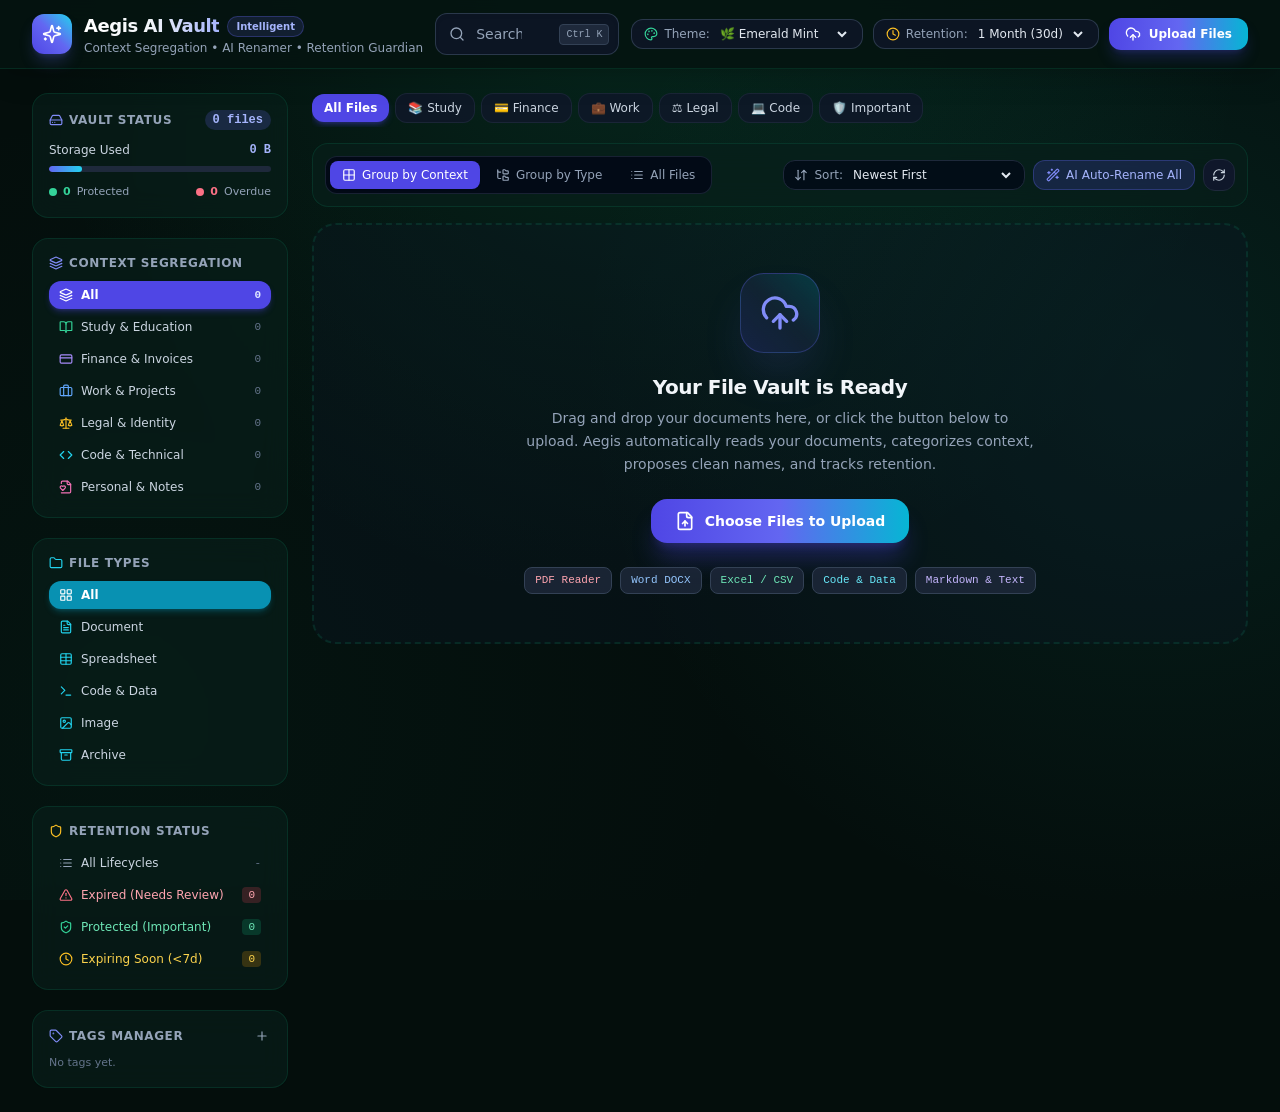
==== android-app/app/src/main/assets/index.html @ d6c4f747 "Add standalone Android phone app (APK) with offline AI document engine and mobile UI" ====
<!DOCTYPE html>
<html lang="en" data-theme="emerald">
<head>
  <meta charset="UTF-8">
  <meta name="viewport" content="width=device-width, initial-scale=1.0">
  <title>Aegis - AI File Manager</title>
  <!-- Tailwind CSS CDN -->
  <script src="vendor/tailwind.js"></script>
  <script>
    tailwind.config = {
      darkMode: 'class',
      theme: {
        extend: {
          colors: {
            brand: {
              50: '#eef2ff',
              400: '#818cf8',
              500: '#6366f1',
              600: '#4f46e5',
              700: '#4338ca',
              900: '#1e1b4b',
            }
          }
        }
      }
    }
  </script>
  <!-- Lucide Icons CDN -->
  <script src="vendor/lucide.min.js"></script>
  <link rel="stylesheet" href="styles.css">
</head>
<body class="min-h-screen flex flex-col font-sans antialiased text-slate-100 selection:bg-indigo-500 selection:text-white">

  <!-- TOP APP BAR -->
  <header class="sticky top-0 z-40 glass-header px-4 lg:px-8 py-3 shadow-xl">
    <div class="max-w-7xl mx-auto flex flex-col md:flex-row items-center justify-between gap-3">
      
      <!-- Brand Logo -->
      <div class="flex items-center gap-3 w-full md:w-auto justify-between md:justify-start">
        <div class="flex items-center gap-3 cursor-pointer select-none" onclick="resetFilters()">
          <div class="w-10 h-10 rounded-xl bg-gradient-to-tr from-indigo-600 via-indigo-500 to-cyan-400 flex items-center justify-center shadow-lg shadow-indigo-500/25 text-white font-black text-xl">
            <i data-lucide="sparkles" class="w-5 h-5"></i>
          </div>
          <div>
            <div class="flex items-center gap-2">
              <span class="font-bold text-lg tracking-tight bg-gradient-to-r from-white via-slate-100 to-indigo-300 bg-clip-text text-transparent">Aegis AI Vault</span>
              <span class="px-2 py-0.5 text-[10px] font-semibold bg-indigo-500/15 text-indigo-300 border border-indigo-500/30 rounded-full">Intelligent</span>
            </div>
            <p class="text-xs text-slate-400 hidden sm:block">Context Segregation • AI Renamer • Retention Guardian</p>
          </div>
        </div>

        <!-- Mobile actions: filters/settings drawer + upload -->
        <div class="md:hidden flex items-center gap-2">
          <button onclick="toggleMobileDrawer()" class="p-2.5 rounded-xl bg-slate-800 text-slate-200 border border-slate-700" title="Filters & settings">
            <i data-lucide="sliders-horizontal" class="w-5 h-5"></i>
          </button>
          <button onclick="openUploadModal()" class="p-2.5 rounded-xl bg-indigo-600 text-white shadow-lg shadow-indigo-600/30" title="Upload files">
            <i data-lucide="upload-cloud" class="w-5 h-5"></i>
          </button>
        </div>
      </div>

      <!-- SEARCH TASKBAR -->
      <div class="w-full md:flex-1 max-w-2xl relative">
        <div class="relative flex items-center">
          <div class="absolute inset-y-0 left-0 pl-3.5 flex items-center pointer-events-none text-slate-400">
            <i data-lucide="search" class="w-4 h-4"></i>
          </div>
          <input 
            type="text" 
            id="searchInput" 
            placeholder="Search filenames, document contents, tags (e.g. tag:important, study)... (Ctrl+K)" 
            class="w-full pl-10 pr-24 py-2.5 bg-slate-900/80 border border-slate-700/80 rounded-xl text-sm text-slate-100 placeholder-slate-400 focus:outline-none focus:border-indigo-500 focus:ring-2 focus:ring-indigo-500/25 shadow-inner transition-all"
            oninput="handleSearchInput(event)"
            onkeydown="handleSearchKeyDown(event)"
          />
          <div class="absolute inset-y-0 right-0 pr-2.5 flex items-center gap-1.5">
            <button id="clearSearchBtn" onclick="clearSearch()" class="hidden p-1 text-slate-400 hover:text-slate-200 rounded">
              <i data-lucide="x" class="w-4 h-4"></i>
            </button>
            <span class="hidden sm:inline-flex items-center text-[10px] font-mono px-1.5 py-0.5 rounded bg-slate-800 text-slate-400 border border-slate-700">Ctrl K</span>
          </div>
        </div>

        <!-- Live Search Autocomplete / Quick Results Dropdown -->
        <div id="searchDropdown" class="hidden absolute top-full left-0 right-0 mt-2 bg-slate-900 border border-slate-800 rounded-xl shadow-2xl overflow-hidden z-50 divide-y divide-slate-800/80">
          <div id="searchDropdownItems" class="max-h-80 overflow-y-auto"></div>
          <div class="p-2.5 bg-slate-950/70 flex items-center justify-between text-xs text-slate-400">
            <span>Press <kbd class="px-1.5 py-0.5 bg-slate-800 rounded border border-slate-700 text-slate-300">Enter</kbd> to search vault</span>
            <span id="searchResultCountText" class="font-mono text-indigo-400">0 matches</span>
          </div>
        </div>
      </div>

      <!-- TOP ACTIONS -->
      <div class="hidden md:flex items-center gap-2.5">
        <!-- Color Theme Selector -->
        <div class="flex items-center gap-1.5 bg-slate-900/80 border border-slate-700/80 px-3 py-1.5 rounded-xl text-xs" title="Switch Color Theme">
          <i data-lucide="palette" class="w-3.5 h-3.5 text-emerald-400"></i>
          <span class="text-slate-400">Theme:</span>
          <select id="themeSelect" onchange="changeTheme(this.value)" class="bg-transparent font-medium text-slate-200 focus:outline-none cursor-pointer">
            <option value="emerald" class="bg-slate-900 text-slate-100">🌿 Emerald Mint</option>
            <option value="amethyst" class="bg-slate-900 text-slate-100">👑 Royal Amethyst</option>
            <option value="cyber" class="bg-slate-900 text-slate-100">🌌 Cyber Titanium</option>
            <option value="light" class="bg-slate-900 text-slate-100">💎 Nordic Light</option>
          </select>
        </div>

        <!-- Retention policy selector -->
        <div class="flex items-center gap-1.5 bg-slate-900/80 border border-slate-700/80 px-3 py-1.5 rounded-xl text-xs" title="Auto-expiry review threshold">
          <i data-lucide="clock" class="w-3.5 h-3.5 text-amber-400"></i>
          <span class="text-slate-400">Retention:</span>
          <select id="retentionSelect" onchange="changeRetentionPolicy(this.value)" class="bg-transparent font-medium text-slate-200 focus:outline-none cursor-pointer">
            <option value="30" class="bg-slate-900 text-slate-100">1 Month (30d)</option>
            <option value="60" class="bg-slate-900 text-slate-100">2 Months (60d)</option>
            <option value="90" class="bg-slate-900 text-slate-100">3 Months (90d)</option>
          </select>
        </div>

        <!-- Primary Upload Button -->
        <button 
          onclick="openUploadModal()" 
          class="flex items-center gap-2 px-4 py-2 bg-gradient-to-r from-indigo-600 via-indigo-500 to-cyan-500 hover:from-indigo-500 hover:to-cyan-400 text-white text-xs font-semibold rounded-xl shadow-lg shadow-indigo-600/25 transition-all hover:scale-[1.02] active:scale-[0.98]"
        >
          <i data-lucide="upload-cloud" class="w-4 h-4"></i>
          <span>Upload Files</span>
        </button>
      </div>

    </div>
  </header>

  <!-- RETENTION EXPIRY PERMISSION BANNER -->
  <div id="retentionAlertBanner" class="hidden bg-gradient-to-r from-rose-950/90 via-amber-950/80 to-slate-900 border-b border-rose-500/30 px-4 py-2.5 text-xs text-rose-200 shadow-md">
    <div class="max-w-7xl mx-auto flex flex-col sm:flex-row items-center justify-between gap-2">
      <div class="flex items-center gap-2.5">
        <span class="flex h-2.5 w-2.5 relative">
          <span class="animate-ping absolute inline-flex h-full w-full rounded-full bg-rose-400 opacity-75"></span>
          <span class="relative inline-flex rounded-full h-2.5 w-2.5 bg-rose-500"></span>
        </span>
        <span class="font-medium text-slate-100" id="retentionAlertText">
          ⚠️ Files have exceeded your retention period and require your permission before deletion.
        </span>
        <span class="hidden md:inline-flex items-center gap-1 text-[11px] px-2 py-0.5 rounded-full bg-emerald-500/10 text-emerald-400 border border-emerald-500/20">
          <i data-lucide="shield-check" class="w-3 h-3"></i>
          Files tagged 'important' are safely excluded
        </span>
      </div>
      <div class="flex items-center gap-2">
        <button onclick="openRetentionModal()" class="px-3.5 py-1 bg-rose-600 hover:bg-rose-500 text-white font-medium rounded-lg shadow transition-colors flex items-center gap-1.5">
          <i data-lucide="trash-2" class="w-3.5 h-3.5"></i>
          <span>Review & Clean Up</span>
        </button>
        <button onclick="dismissRetentionBanner()" class="p-1 hover:text-white text-rose-300">
          <i data-lucide="x" class="w-4 h-4"></i>
        </button>
      </div>
    </div>
  </div>

  <!-- MAIN APP CONTAINER -->
  <div class="flex-1 max-w-7xl w-full mx-auto px-4 lg:px-8 py-6 flex flex-col md:flex-row gap-6">

    <!-- Mobile drawer backdrop -->
    <div id="drawerBackdrop" class="hidden fixed inset-0 z-40 bg-black/60 md:hidden" onclick="toggleMobileDrawer(false)"></div>

    <!-- LEFT SIDEBAR (slide-in drawer on phones) -->
    <aside id="sidebar" class="sidebar-drawer w-full md:w-64 shrink-0 flex-col gap-5">

      <!-- Mobile-only: drawer header + settings that are in the top bar on desktop -->
      <div class="md:hidden flex items-center justify-between">
        <span class="text-sm font-bold text-slate-100">Filters & Settings</span>
        <button onclick="toggleMobileDrawer(false)" class="p-1.5 text-slate-400 hover:text-white"><i data-lucide="x" class="w-5 h-5"></i></button>
      </div>
      <div class="md:hidden glass-card rounded-2xl p-4 space-y-3 text-xs">
        <label class="flex items-center justify-between gap-2">
          <span class="flex items-center gap-1.5 text-slate-400"><i data-lucide="palette" class="w-3.5 h-3.5 text-emerald-400"></i>Theme</span>
          <select id="themeSelectMobile" onchange="changeTheme(this.value)" class="bg-slate-900 border border-slate-700 rounded-lg px-2 py-1.5 text-slate-200">
            <option value="emerald">🌿 Emerald Mint</option>
            <option value="amethyst">👑 Royal Amethyst</option>
            <option value="cyber">🌌 Cyber Titanium</option>
            <option value="light">💎 Nordic Light</option>
          </select>
        </label>
        <label class="flex items-center justify-between gap-2">
          <span class="flex items-center gap-1.5 text-slate-400"><i data-lucide="clock" class="w-3.5 h-3.5 text-amber-400"></i>Delete review after</span>
          <select id="retentionSelectMobile" onchange="changeRetentionPolicy(this.value)" class="bg-slate-900 border border-slate-700 rounded-lg px-2 py-1.5 text-slate-200">
            <option value="30">1 Month (30d)</option>
            <option value="60">2 Months (60d)</option>
            <option value="90">3 Months (90d)</option>
          </select>
        </label>
      </div>

      <!-- Vault Quick Overview Card -->
      <div class="glass-card rounded-2xl p-4">
        <div class="flex items-center justify-between mb-3">
          <span class="text-xs font-bold text-slate-400 uppercase tracking-wider flex items-center gap-1.5">
            <i data-lucide="hard-drive" class="w-3.5 h-3.5 text-indigo-400"></i>
            Vault Status
          </span>
          <span id="statTotalFiles" class="text-xs font-bold px-2 py-0.5 bg-indigo-500/20 text-indigo-300 rounded-full font-mono">0 files</span>
        </div>
        <div class="space-y-2">
          <div class="flex justify-between text-xs text-slate-300">
            <span>Storage Used</span>
            <span id="statTotalSize" class="font-mono text-indigo-300 font-semibold">0 KB</span>
          </div>
          <div class="w-full bg-slate-800 rounded-full h-1.5 overflow-hidden">
            <div id="storageBar" class="bg-gradient-to-r from-indigo-500 to-cyan-400 h-1.5 rounded-full" style="width: 15%"></div>
          </div>
          <div class="flex justify-between items-center text-[11px] pt-1 text-slate-400">
            <span class="flex items-center gap-1.5">
              <span class="w-2 h-2 rounded-full bg-emerald-400"></span>
              <span id="statProtectedCount" class="font-bold text-emerald-400">0</span> Protected
            </span>
            <span class="flex items-center gap-1.5">
              <span class="w-2 h-2 rounded-full bg-rose-400"></span>
              <span id="statExpiredCount" class="font-bold text-rose-400">0</span> Overdue
            </span>
          </div>
        </div>
      </div>

      <!-- CONTEXT SEGREGATION (Core Feature 1) -->
      <div class="glass-card rounded-2xl p-4">
        <div class="flex items-center justify-between mb-2.5">
          <span class="text-xs font-bold text-slate-400 uppercase tracking-wider flex items-center gap-1.5">
            <i data-lucide="layers" class="w-3.5 h-3.5 text-indigo-400"></i>
            Context Segregation
          </span>
        </div>
        <nav class="space-y-1 text-xs" id="contextNav">
          <!-- Injected dynamically -->
        </nav>
      </div>

      <!-- FILE TYPES FILTER -->
      <div class="glass-card rounded-2xl p-4">
        <div class="flex items-center justify-between mb-2.5">
          <span class="text-xs font-bold text-slate-400 uppercase tracking-wider flex items-center gap-1.5">
            <i data-lucide="folder" class="w-3.5 h-3.5 text-cyan-400"></i>
            File Types
          </span>
        </div>
        <nav class="space-y-1 text-xs" id="fileTypeNav">
          <!-- Injected dynamically -->
        </nav>
      </div>

      <!-- RETENTION STATUS FILTER -->
      <div class="glass-card rounded-2xl p-4">
        <div class="flex items-center justify-between mb-2.5">
          <span class="text-xs font-bold text-slate-400 uppercase tracking-wider flex items-center gap-1.5">
            <i data-lucide="shield" class="w-3.5 h-3.5 text-amber-400"></i>
            Retention Status
          </span>
        </div>
        <nav class="space-y-1 text-xs" id="retentionNav">
          <button onclick="setRetentionFilter('All')" class="w-full flex items-center justify-between px-2.5 py-1.5 rounded-lg text-slate-300 hover:bg-slate-800/80 transition-colors ret-filter-btn" data-filter="All">
            <span class="flex items-center gap-2"><i data-lucide="list" class="w-3.5 h-3.5 text-slate-400"></i> All Lifecycles</span>
            <span class="text-[11px] text-slate-500 font-mono" id="countRetAll">-</span>
          </button>
          <button onclick="setRetentionFilter('expired')" class="w-full flex items-center justify-between px-2.5 py-1.5 rounded-lg text-rose-300 hover:bg-rose-950/30 transition-colors ret-filter-btn" data-filter="expired">
            <span class="flex items-center gap-2"><i data-lucide="alert-triangle" class="w-3.5 h-3.5 text-rose-400"></i> Expired (Needs Review)</span>
            <span class="text-[11px] px-1.5 py-0.2 rounded bg-rose-500/20 text-rose-300 font-mono" id="countRetExpired">0</span>
          </button>
          <button onclick="setRetentionFilter('protected')" class="w-full flex items-center justify-between px-2.5 py-1.5 rounded-lg text-emerald-300 hover:bg-emerald-950/30 transition-colors ret-filter-btn" data-filter="protected">
            <span class="flex items-center gap-2"><i data-lucide="shield-check" class="w-3.5 h-3.5 text-emerald-400"></i> Protected (Important)</span>
            <span class="text-[11px] px-1.5 py-0.2 rounded bg-emerald-500/20 text-emerald-300 font-mono" id="countRetProtected">0</span>
          </button>
          <button onclick="setRetentionFilter('expiring_soon')" class="w-full flex items-center justify-between px-2.5 py-1.5 rounded-lg text-amber-300 hover:bg-amber-950/30 transition-colors ret-filter-btn" data-filter="expiring_soon">
            <span class="flex items-center gap-2"><i data-lucide="clock" class="w-3.5 h-3.5 text-amber-400"></i> Expiring Soon (&lt;7d)</span>
            <span class="text-[11px] px-1.5 py-0.2 rounded bg-amber-500/20 text-amber-300 font-mono" id="countRetExpiringSoon">0</span>
          </button>
        </nav>
      </div>

      <!-- TAGS MANAGER (Core Feature 5) -->
      <div class="glass-card rounded-2xl p-4">
        <div class="flex items-center justify-between mb-2.5">
          <span class="text-xs font-bold text-slate-400 uppercase tracking-wider flex items-center gap-1.5">
            <i data-lucide="tag" class="w-3.5 h-3.5 text-indigo-400"></i>
            Tags Manager
          </span>
          <button onclick="promptCreateCustomTag()" class="text-slate-400 hover:text-indigo-400 p-0.5" title="Add New Custom Tag">
            <i data-lucide="plus" class="w-3.5 h-3.5"></i>
          </button>
        </div>
        <div class="flex flex-wrap gap-1.5" id="tagCloud">
          <!-- Injected dynamically -->
        </div>
      </div>

      <!-- ANDROID APP DOWNLOAD CARD (Web only) -->
      <div id="downloadApkCard" class="glass-card rounded-2xl p-4 space-y-2.5">
        <div class="flex items-center gap-2 text-xs font-bold text-slate-200">
          <i data-lucide="smartphone" class="w-4 h-4 text-emerald-400"></i>
          <span>Android Phone App</span>
        </div>
        <p class="text-[11px] text-slate-400 leading-relaxed">
          Install Aegis AI Vault on your Android phone — works offline with full PDF &amp; Word reading.
        </p>
        <a href="/download-app" download="Aegis-AI-File-Manager.apk" class="w-full flex items-center justify-center gap-2 px-3 py-2 btn-primary-gradient text-xs font-semibold rounded-xl transition-all">
          <i data-lucide="download" class="w-3.5 h-3.5"></i>
          <span>Download APK</span>
        </a>
      </div>

    </aside>

    <!-- MAIN FILES WORKSPACE -->
    <main class="flex-1 min-w-0 flex flex-col gap-4">

      <!-- QUICK CONTEXT HORIZONTAL FILTER TABS -->
      <div class="flex items-center gap-1.5 overflow-x-auto pb-1 text-xs no-scrollbar">
        <button onclick="setContextFilter('All')" class="quick-pill px-3 py-1.5 rounded-xl font-medium transition-all shrink-0 bg-indigo-600 text-white shadow-sm" data-context="All">
          All Files
        </button>
        <button onclick="setContextFilter('Study & Education')" class="quick-pill px-3 py-1.5 rounded-xl font-medium transition-all shrink-0 bg-slate-900/80 hover:bg-slate-800 text-slate-300 border border-slate-800" data-context="Study & Education">
          📚 Study
        </button>
        <button onclick="setContextFilter('Finance & Invoices')" class="quick-pill px-3 py-1.5 rounded-xl font-medium transition-all shrink-0 bg-slate-900/80 hover:bg-slate-800 text-slate-300 border border-slate-800" data-context="Finance & Invoices">
          💳 Finance
        </button>
        <button onclick="setContextFilter('Work & Projects')" class="quick-pill px-3 py-1.5 rounded-xl font-medium transition-all shrink-0 bg-slate-900/80 hover:bg-slate-800 text-slate-300 border border-slate-800" data-context="Work & Projects">
          💼 Work
        </button>
        <button onclick="setContextFilter('Legal & Identity')" class="quick-pill px-3 py-1.5 rounded-xl font-medium transition-all shrink-0 bg-slate-900/80 hover:bg-slate-800 text-slate-300 border border-slate-800" data-context="Legal & Identity">
          ⚖️ Legal
        </button>
        <button onclick="setContextFilter('Code & Technical')" class="quick-pill px-3 py-1.5 rounded-xl font-medium transition-all shrink-0 bg-slate-900/80 hover:bg-slate-800 text-slate-300 border border-slate-800" data-context="Code & Technical">
          💻 Code
        </button>
        <button onclick="setTagFilter('important')" class="quick-pill px-3 py-1.5 rounded-xl font-medium transition-all shrink-0 bg-amber-500/10 hover:bg-amber-500/20 text-amber-300 border border-amber-500/30" data-tag="important">
          🛡️ Important
        </button>
      </div>

      <!-- WORKSPACE CONTROLS & BATCH ACTIONS BAR -->
      <div class="glass-card rounded-2xl p-3 flex flex-wrap items-center justify-between gap-3">
        
        <!-- Grouping Modes (Context vs Type vs Flat) -->
        <div class="flex items-center gap-1 bg-slate-950/80 p-1 rounded-xl border border-slate-800/80 text-xs">
          <button 
            onclick="setGroupingMode('context')" 
            id="groupContextBtn" 
            class="flex items-center gap-1.5 px-3 py-1.5 rounded-lg font-medium transition-all group-mode-btn bg-indigo-600 text-white shadow-sm"
          >
            <i data-lucide="grid-2x2" class="w-3.5 h-3.5"></i>
            <span>Group by Context</span>
          </button>
          <button 
            onclick="setGroupingMode('type')" 
            id="groupTypeBtn" 
            class="flex items-center gap-1.5 px-3 py-1.5 rounded-lg font-medium transition-all group-mode-btn text-slate-400 hover:text-slate-200"
          >
            <i data-lucide="folder-tree" class="w-3.5 h-3.5"></i>
            <span>Group by Type</span>
          </button>
          <button 
            onclick="setGroupingMode('none')" 
            id="groupNoneBtn" 
            class="flex items-center gap-1.5 px-3 py-1.5 rounded-lg font-medium transition-all group-mode-btn text-slate-400 hover:text-slate-200"
          >
            <i data-lucide="list" class="w-3.5 h-3.5"></i>
            <span>All Files</span>
          </button>
        </div>

        <!-- Sorting & Batch Action Buttons -->
        <div class="flex items-center gap-2 flex-wrap text-xs">
          <!-- Sort Dropdown -->
          <div class="flex items-center gap-1.5 bg-slate-950/70 border border-slate-800 px-2.5 py-1.5 rounded-xl">
            <i data-lucide="arrow-down-up" class="w-3.5 h-3.5 text-slate-400"></i>
            <span class="text-slate-400">Sort:</span>
            <select id="sortSelect" onchange="handleSortChange(this.value)" class="bg-transparent font-medium text-slate-200 focus:outline-none cursor-pointer">
              <option value="date-desc" class="bg-slate-900">Newest First</option>
              <option value="date-asc" class="bg-slate-900">Oldest First</option>
              <option value="name-asc" class="bg-slate-900">Name (A-Z)</option>
              <option value="size-desc" class="bg-slate-900">Size (Largest)</option>
              <option value="retention-desc" class="bg-slate-900">Age / Retention (Oldest)</option>
            </select>
          </div>

          <!-- Batch AI Renamer Button -->
          <button 
            onclick="batchAiRenameAll()" 
            title="Auto-rename all files with standardized AI names in 1-click"
            class="flex items-center gap-1.5 px-3 py-1.5 bg-indigo-600/20 hover:bg-indigo-600/30 text-indigo-300 border border-indigo-500/30 rounded-xl transition-all font-medium"
          >
            <i data-lucide="wand-2" class="w-3.5 h-3.5 text-indigo-400"></i>
            <span>AI Auto-Rename All</span>
          </button>

          <!-- Refresh Button -->
          <button onclick="fetchFiles()" class="p-2 bg-slate-900 hover:bg-slate-800 text-slate-300 rounded-xl border border-slate-800 transition-all" title="Refresh files list">
            <i data-lucide="refresh-cw" class="w-3.5 h-3.5"></i>
          </button>
        </div>

      </div>

      <!-- ACTIVE FILTER INDICATORS -->
      <div id="activeFilterBar" class="hidden flex items-center gap-2 flex-wrap text-xs px-1">
        <span class="text-slate-400">Active filters:</span>
        <div id="filterPills" class="flex items-center gap-1.5 flex-wrap"></div>
        <button onclick="resetFilters()" class="text-indigo-400 hover:underline ml-1 text-xs">Clear all</button>
      </div>

      <!-- INLINE QUICK DROPZONE BAR (Visible when files exist) -->
      <div 
        id="inlineDropzone" 
        class="hidden dropzone-dashed p-3.5 rounded-2xl flex items-center justify-between gap-3 text-xs cursor-pointer hover:border-indigo-500 transition-all bg-slate-900/40"
        onclick="openUploadModal()"
      >
        <div class="flex items-center gap-2.5 text-slate-300">
          <div class="w-8 h-8 rounded-xl bg-indigo-600/20 text-indigo-400 flex items-center justify-center">
            <i data-lucide="file-plus" class="w-4 h-4"></i>
          </div>
          <div>
            <span class="font-semibold text-slate-200">Drop more files here or click to browse</span>
            <span class="text-slate-400 block text-[11px]">PDFs, Word DOCX, text notes, spreadsheets, code</span>
          </div>
        </div>
        <button class="px-3 py-1.5 bg-slate-800 hover:bg-slate-700 text-indigo-300 rounded-xl font-medium border border-slate-700">
          Browse Files
        </button>
      </div>

      <!-- EMPTY STATE: HERO DRAG & DROP ZONE (When 0 files) -->
      <div id="emptyState" class="hidden py-12 px-6 flex flex-col items-center justify-center text-center dropzone-dashed rounded-3xl bg-slate-900/30">
        
        <div class="w-20 h-20 rounded-3xl bg-gradient-to-tr from-indigo-600/20 via-indigo-500/10 to-cyan-500/20 border border-indigo-500/30 flex items-center justify-center text-indigo-400 mb-5 shadow-2xl shadow-indigo-500/20">
          <i data-lucide="cloud-upload" class="w-10 h-10 animate-bounce"></i>
        </div>

        <h3 class="text-xl font-extrabold text-slate-100 tracking-tight">Your File Vault is Ready</h3>
        <p class="text-sm text-slate-400 max-w-lg mt-1.5 mb-6 leading-relaxed">
          Drag and drop your documents here, or click the button below to upload. Aegis automatically reads your documents, categorizes context, proposes clean names, and tracks retention.
        </p>

        <!-- Large Upload Button -->
        <button 
          onclick="openUploadModal()" 
          class="flex items-center gap-2.5 px-6 py-3 bg-gradient-to-r from-indigo-600 via-indigo-500 to-cyan-500 hover:from-indigo-500 hover:to-cyan-400 text-white text-sm font-bold rounded-2xl shadow-xl shadow-indigo-600/30 transition-all hover:scale-105 active:scale-95 mb-6"
        >
          <i data-lucide="file-up" class="w-5 h-5"></i>
          <span>Choose Files to Upload</span>
        </button>

        <!-- Supported formats badges -->
        <div class="flex items-center justify-center gap-2 flex-wrap text-[11px] text-slate-400">
          <span class="px-2.5 py-1 rounded-lg bg-slate-800/80 border border-slate-700 font-mono text-rose-300">PDF Reader</span>
          <span class="px-2.5 py-1 rounded-lg bg-slate-800/80 border border-slate-700 font-mono text-blue-300">Word DOCX</span>
          <span class="px-2.5 py-1 rounded-lg bg-slate-800/80 border border-slate-700 font-mono text-emerald-300">Excel / CSV</span>
          <span class="px-2.5 py-1 rounded-lg bg-slate-800/80 border border-slate-700 font-mono text-cyan-300">Code & Data</span>
          <span class="px-2.5 py-1 rounded-lg bg-slate-800/80 border border-slate-700 font-mono text-violet-300">Markdown & Text</span>
        </div>

      </div>

      <!-- LOADING STATE -->
      <div id="loadingState" class="hidden py-16 flex flex-col items-center justify-center text-slate-400 gap-3">
        <div class="w-10 h-10 border-2 border-indigo-500 border-t-transparent rounded-full animate-spin"></div>
        <p class="text-sm">Reading documents & organizing vault...</p>
      </div>

      <!-- FILES CONTAINER -->
      <div id="filesContainer" class="space-y-6">
        <!-- Rendered dynamically -->
      </div>

    </main>

  </div>

  <!-- UPLOAD MODAL -->
  <div id="uploadModal" class="hidden fixed inset-0 z-50 flex items-center justify-center p-4 bg-slate-950/80 backdrop-blur-md">
    <div class="glass-panel w-full max-w-lg rounded-2xl border border-slate-700/80 shadow-2xl p-6 relative flex flex-col gap-4">
      <div class="flex items-center justify-between border-b border-slate-800 pb-3">
        <div class="flex items-center gap-2.5">
          <div class="w-9 h-9 rounded-xl bg-indigo-600/20 text-indigo-400 flex items-center justify-center">
            <i data-lucide="upload-cloud" class="w-5 h-5"></i>
          </div>
          <div>
            <h3 class="text-sm font-bold text-slate-100">Upload & Analyze Documents</h3>
            <p class="text-xs text-slate-400">PDF, DOCX, TXT, MD, CSV, Code, Images</p>
          </div>
        </div>
        <button onclick="closeUploadModal()" class="text-slate-400 hover:text-slate-200 p-1">
          <i data-lucide="x" class="w-5 h-5"></i>
        </button>
      </div>

      <!-- Drag & Drop Dropzone inside Modal -->
      <div 
        id="dropZone" 
        class="dropzone-dashed p-8 flex flex-col items-center justify-center text-center cursor-pointer transition-all bg-slate-900/60"
        onclick="document.getElementById('fileInput').click()"
      >
        <input type="file" id="fileInput" multiple class="hidden" onchange="handleFileSelect(event)">
        <div class="w-12 h-12 rounded-2xl bg-indigo-500/10 border border-indigo-500/20 flex items-center justify-center text-indigo-400 mb-3 shadow-inner">
          <i data-lucide="file-up" class="w-6 h-6"></i>
        </div>
        <p class="text-xs font-bold text-slate-200">Click to browse or drop your files here</p>
        <p class="text-[11px] text-slate-400 mt-1">Multi-file upload supported. Aegis parses full document bodies.</p>
      </div>

      <!-- Selected files preview list -->
      <div id="selectedFilesList" class="hidden max-h-36 overflow-y-auto space-y-1.5 text-xs"></div>

      <!-- AI Options on Upload -->
      <div class="space-y-3 bg-slate-900/90 p-4 rounded-xl border border-slate-800">
        <label class="flex items-center gap-2.5 cursor-pointer">
          <input type="checkbox" id="autoRenameOnUpload" checked class="w-4 h-4 rounded text-indigo-600 focus:ring-indigo-500 bg-slate-800 border-slate-700 cursor-pointer">
          <div>
            <span class="text-xs font-bold text-slate-200">Auto-rename files with AI on upload</span>
            <p class="text-[11px] text-slate-400">Generates clean standard names (e.g. Study_Notes_Week4.docx) by reading document content</p>
          </div>
        </label>

        <div>
          <label class="text-[11px] font-medium text-slate-400 block mb-1">Add Initial Tags (Optional, click to add)</label>
          <input 
            type="text" 
            id="initialTagsInput" 
            placeholder="e.g. study, important, temporary" 
            class="w-full px-3 py-2 bg-slate-800/90 border border-slate-700 rounded-lg text-xs text-slate-200 placeholder-slate-500 focus:outline-none focus:border-indigo-500 font-mono"
          >
          <div class="flex gap-1.5 mt-2 flex-wrap">
            <button type="button" onclick="appendTagToInput('important')" class="px-2.5 py-1 rounded-md text-[10px] font-medium bg-amber-500/15 text-amber-300 border border-amber-500/30 hover:bg-amber-500/25">+ important 🛡️</button>
            <button type="button" onclick="appendTagToInput('study')" class="px-2.5 py-1 rounded-md text-[10px] font-medium bg-emerald-500/15 text-emerald-300 border border-emerald-500/30 hover:bg-emerald-500/25">+ study 📚</button>
            <button type="button" onclick="appendTagToInput('temporary')" class="px-2.5 py-1 rounded-md text-[10px] font-medium bg-rose-500/15 text-rose-300 border border-rose-500/30 hover:bg-rose-500/25">+ temporary ⏱️</button>
            <button type="button" onclick="appendTagToInput('finance')" class="px-2.5 py-1 rounded-md text-[10px] font-medium bg-violet-500/15 text-violet-300 border border-violet-500/30 hover:bg-violet-500/25">+ finance 💳</button>
            <button type="button" onclick="appendTagToInput('work')" class="px-2.5 py-1 rounded-md text-[10px] font-medium bg-blue-500/15 text-blue-300 border border-blue-500/30 hover:bg-blue-500/25">+ work 💼</button>
          </div>
        </div>
      </div>

      <!-- Upload Actions -->
      <div class="flex items-center justify-end gap-2.5 pt-2 border-t border-slate-800">
        <button onclick="closeUploadModal()" class="px-4 py-2 bg-slate-800 hover:bg-slate-700 text-slate-300 text-xs font-semibold rounded-xl transition-colors">
          Cancel
        </button>
        <button id="uploadSubmitBtn" onclick="submitUpload()" class="px-5 py-2 bg-gradient-to-r from-indigo-600 to-cyan-500 hover:from-indigo-500 hover:to-cyan-400 text-white text-xs font-semibold rounded-xl shadow-lg shadow-indigo-600/30 transition-all flex items-center gap-1.5">
          <i data-lucide="check" class="w-3.5 h-3.5"></i>
          <span>Process & Upload</span>
        </button>
      </div>
    </div>
  </div>

  <!-- RETENTION PERMISSION & CLEANUP REVIEW MODAL (Core Feature 4) -->
  <div id="retentionModal" class="hidden fixed inset-0 z-50 flex items-center justify-center p-4 bg-slate-950/85 backdrop-blur-md">
    <div class="glass-panel w-full max-w-3xl rounded-2xl border border-rose-500/30 shadow-2xl p-6 relative flex flex-col gap-4 max-h-[90vh]">
      
      <!-- Modal Header -->
      <div class="flex items-center justify-between border-b border-slate-800 pb-3">
        <div class="flex items-center gap-3">
          <div class="w-10 h-10 rounded-xl bg-rose-500/20 text-rose-400 flex items-center justify-center border border-rose-500/30">
            <i data-lucide="clock-alert" class="w-5 h-5"></i>
          </div>
          <div>
            <h3 class="text-base font-bold text-slate-100 flex items-center gap-2">
              File Retention Cleanup Review
              <span class="px-2 py-0.5 rounded-full text-[11px] bg-rose-500/20 text-rose-300 border border-rose-500/30 font-mono" id="expiredCountPill">0 files</span>
            </h3>
            <p class="text-xs text-slate-400">
              Files older than the retention threshold (<span id="retentionThresholdText">30</span> days) require your permission before deletion.
            </p>
          </div>
        </div>
        <button onclick="closeRetentionModal()" class="text-slate-400 hover:text-slate-200 p-1">
          <i data-lucide="x" class="w-5 h-5"></i>
        </button>
      </div>

      <!-- Safety Notice on 'Important' Tag -->
      <div class="bg-emerald-950/40 border border-emerald-500/30 rounded-xl p-3 flex items-start gap-3 text-xs text-emerald-200">
        <i data-lucide="shield-check" class="w-5 h-5 text-emerald-400 shrink-0 mt-0.5"></i>
        <div>
          <span class="font-bold text-emerald-300">Immunity Guarantee:</span>
          <span> Files tagged with <code class="px-1.5 py-0.5 bg-emerald-500/20 text-emerald-200 rounded font-mono font-bold">important</code> are strictly immune to retention deletion and will NEVER appear in this cleanup review.</span>
        </div>
      </div>

      <!-- Pending Files Review Table -->
      <div class="flex-1 overflow-y-auto border border-slate-800 rounded-xl">
        <table class="w-full text-left text-xs text-slate-300">
          <thead class="bg-slate-900/90 text-slate-400 border-b border-slate-800 sticky top-0">
            <tr>
              <th class="p-3 w-8">
                <input type="checkbox" id="selectAllExpired" onchange="toggleSelectAllExpired(this.checked)" class="w-4 h-4 rounded text-rose-600 bg-slate-800 border-slate-700 cursor-pointer">
              </th>
              <th class="p-3">File / Document</th>
              <th class="p-3">Context</th>
              <th class="p-3">Age</th>
              <th class="p-3">Tags</th>
              <th class="p-3 text-right">Quick Protect</th>
            </tr>
          </thead>
          <tbody id="expiredFilesTableBody" class="divide-y divide-slate-800/80">
            <!-- Injected dynamically -->
          </tbody>
        </table>
      </div>

      <!-- Permission Action Toolbar -->
      <div class="flex flex-col sm:flex-row items-center justify-between gap-3 pt-3 border-t border-slate-800 text-xs">
        <div class="text-slate-400">
          <span id="selectedExpiredCount" class="font-bold text-white">0</span> of <span id="totalExpiredCount">0</span> files selected
        </div>
        <div class="flex items-center gap-2 flex-wrap">
          <!-- Mark as Important (Protects Permanently) -->
          <button 
            onclick="handleRetentionBatchAction('protect')" 
            class="px-3.5 py-2 bg-emerald-600/20 hover:bg-emerald-600/30 text-emerald-300 border border-emerald-500/30 rounded-xl transition-colors font-medium flex items-center gap-1.5"
            title="Add 'important' tag to protect selected files permanently"
          >
            <i data-lucide="shield-plus" class="w-3.5 h-3.5"></i>
            <span>Mark Important (Protect)</span>
          </button>

          <!-- Extend Retention by 30 days -->
          <button 
            onclick="handleRetentionBatchAction('extend')" 
            class="px-3.5 py-2 bg-slate-800 hover:bg-slate-700 text-slate-200 border border-slate-700 rounded-xl transition-colors font-medium flex items-center gap-1.5"
            title="Extend retention for another 30 days"
          >
            <i data-lucide="calendar-plus" class="w-3.5 h-3.5"></i>
            <span>Extend (+30 Days)</span>
          </button>

          <!-- Approve Deletion (Confirms Permanent Delete) -->
          <button 
            onclick="handleRetentionBatchAction('delete')" 
            class="px-4 py-2 bg-rose-600 hover:bg-rose-500 text-white rounded-xl transition-colors font-semibold shadow-lg shadow-rose-600/30 flex items-center gap-1.5"
            title="Permanently remove selected stale files"
          >
            <i data-lucide="trash-2" class="w-3.5 h-3.5"></i>
            <span>Approve & Delete</span>
          </button>
        </div>
      </div>

    </div>
  </div>

  <!-- AI DOCUMENT INSPECTOR & PREVIEW MODAL -->
  <div id="inspectorModal" class="hidden fixed inset-0 z-50 flex items-center justify-center p-4 bg-slate-950/85 backdrop-blur-md">
    <div class="glass-panel w-full max-w-4xl rounded-2xl border border-slate-700/80 shadow-2xl p-6 relative flex flex-col gap-4 max-h-[90vh]">
      
      <!-- Inspector Header -->
      <div class="flex items-center justify-between border-b border-slate-800 pb-3">
        <div class="flex items-center gap-3">
          <div id="inspectorTypeIcon" class="w-10 h-10 rounded-xl bg-indigo-500/20 text-indigo-400 flex items-center justify-center">
            <i data-lucide="file-text" class="w-5 h-5"></i>
          </div>
          <div>
            <div class="flex items-center gap-2">
              <h3 id="inspectorFilename" class="text-base font-bold text-slate-100 font-mono">Document.pdf</h3>
              <span id="inspectorCategoryBadge" class="px-2.5 py-0.5 rounded-full text-[10px] font-semibold bg-indigo-500/20 text-indigo-300">Category</span>
            </div>
            <p id="inspectorMetaText" class="text-xs text-slate-400">Size: 45 KB • 1,200 words • 6 mins read</p>
          </div>
        </div>
        <div class="flex items-center gap-2">
          <button id="inspectorDownloadLink" onclick="state.currentInspectedFile && downloadFile(state.currentInspectedFile.id)" class="p-2 rounded-xl bg-slate-800 hover:bg-slate-700 text-slate-300" title="Download File">
            <i data-lucide="download" class="w-4 h-4"></i>
          </button>
          <button onclick="closeInspectorModal()" class="text-slate-400 hover:text-slate-200 p-1">
            <i data-lucide="x" class="w-5 h-5"></i>
          </button>
        </div>
      </div>

      <!-- Inspector Tabs -->
      <div class="flex border-b border-slate-800 text-xs">
        <button onclick="switchInspectorTab('ai')" id="tabBtnAi" class="px-4 py-2.5 font-medium border-b-2 border-indigo-500 text-indigo-400 flex items-center gap-1.5">
          <i data-lucide="sparkles" class="w-3.5 h-3.5"></i>
          <span>AI Content Analysis</span>
        </button>
        <button onclick="switchInspectorTab('content')" id="tabBtnContent" class="px-4 py-2.5 font-medium border-b-2 border-transparent text-slate-400 hover:text-slate-200 flex items-center gap-1.5">
          <i data-lucide="file-text" class="w-3.5 h-3.5"></i>
          <span>Extracted Document Text</span>
        </button>
        <button onclick="switchInspectorTab('retention')" id="tabBtnRetention" class="px-4 py-2.5 font-medium border-b-2 border-transparent text-slate-400 hover:text-slate-200 flex items-center gap-1.5">
          <i data-lucide="shield" class="w-3.5 h-3.5"></i>
          <span>Retention & Lifecycle</span>
        </button>
      </div>

      <!-- TAB 1: AI Content Analysis -->
      <div id="inspectorTabAi" class="flex-1 overflow-y-auto space-y-4 text-xs">
        <!-- AI Summary -->
        <div class="bg-indigo-950/30 border border-indigo-500/25 rounded-xl p-4">
          <div class="flex items-center gap-2 text-indigo-300 font-semibold mb-1.5">
            <i data-lucide="bot" class="w-4 h-4"></i>
            <span>AI Executive Summary</span>
          </div>
          <p id="inspectorSummary" class="text-slate-300 leading-relaxed text-sm">
            Summary will appear here...
          </p>
        </div>

        <!-- AI Renaming Suggestion Box -->
        <div class="bg-slate-900 border border-slate-800 rounded-xl p-4 space-y-2">
          <div class="flex items-center justify-between">
            <div class="flex items-center gap-2 text-slate-200 font-semibold">
              <i data-lucide="wand-2" class="w-4 h-4 text-indigo-400"></i>
              <span>AI Standardized Filename Recommendation</span>
            </div>
            <button id="applyAiRenameBtn" onclick="applyInspectorAiName()" class="px-3 py-1 bg-indigo-600 hover:bg-indigo-500 text-white rounded-lg font-medium transition-colors">
              Apply This Name
            </button>
          </div>
          <div class="p-2.5 bg-slate-950 rounded-lg border border-slate-800 font-mono text-indigo-300 text-xs" id="inspectorAiProposedName">
            Proposed_Name.ext
          </div>
          <p class="text-[11px] text-slate-400" id="inspectorAiReason">
            Reason...
          </p>
        </div>

        <!-- Tags Management within modal -->
        <div class="bg-slate-900 border border-slate-800 rounded-xl p-4 space-y-2">
          <div class="flex items-center justify-between">
            <span class="font-semibold text-slate-200">Assigned Tags</span>
            <span class="text-[11px] text-slate-500">Click tag to remove</span>
          </div>
          <div class="flex flex-wrap gap-1.5" id="inspectorTagsList"></div>
          <div class="flex items-center gap-2 pt-2">
            <input 
              type="text" 
              id="inspectorNewTagInput" 
              placeholder="Add tag (e.g. important, study)..." 
              class="px-3 py-1.5 bg-slate-800 border border-slate-700 rounded-lg text-xs text-slate-200 focus:outline-none focus:border-indigo-500"
              onkeydown="if(event.key === 'Enter') addTagFromInspector()"
            >
            <button onclick="addTagFromInspector()" class="px-3 py-1.5 bg-slate-800 hover:bg-slate-700 text-slate-200 rounded-lg font-medium">
              Add Tag
            </button>
          </div>
        </div>
      </div>

      <!-- TAB 2: Extracted Document Content -->
      <div id="inspectorTabContent" class="hidden flex-1 flex flex-col gap-2 text-xs">
        <div class="flex items-center justify-between text-slate-400">
          <span>Full text extracted via Document Reader:</span>
          <button onclick="copyExtractedText()" class="hover:text-indigo-400 flex items-center gap-1 font-medium">
            <i data-lucide="copy" class="w-3.5 h-3.5"></i>
            <span>Copy Text</span>
          </button>
        </div>
        <div class="flex-1 bg-slate-950 p-4 rounded-xl border border-slate-800 font-mono text-slate-300 overflow-y-auto max-h-96 whitespace-pre-wrap leading-relaxed select-text" id="inspectorExtractedText">
          Extracted document content...
        </div>
      </div>

      <!-- TAB 3: Retention & Lifecycle -->
      <div id="inspectorTabRetention" class="hidden flex-1 overflow-y-auto space-y-4 text-xs">
        <div class="bg-slate-900 border border-slate-800 rounded-xl p-4 space-y-3">
          <h4 class="font-semibold text-slate-200">Lifecycle Details</h4>
          <div class="grid grid-cols-2 gap-3 text-slate-300">
            <div>
              <span class="text-slate-500 block">Uploaded Date:</span>
              <span id="inspectorCreatedAt" class="font-mono">-</span>
            </div>
            <div>
              <span class="text-slate-500 block">Current Age:</span>
              <span id="inspectorAgeText" class="font-bold">-</span>
            </div>
            <div>
              <span class="text-slate-500 block">Retention Status:</span>
              <span id="inspectorRetentionStatusBadge">-</span>
            </div>
            <div>
              <span class="text-slate-500 block">Protection Level:</span>
              <span id="inspectorProtectionText">-</span>
            </div>
          </div>
        </div>

        <!-- Age Simulator in Inspector -->
        <div class="bg-slate-900/80 border border-slate-800 rounded-xl p-4 space-y-2.5">
          <div class="flex items-center justify-between">
            <span class="font-semibold text-slate-200">Simulate Document Age</span>
            <span class="text-[11px] text-indigo-400">Test retention permission triggers</span>
          </div>
          <p class="text-[11px] text-slate-400">
            Change this file's age to test how Aegis asks permission for deletion:
          </p>
          <div class="flex items-center gap-2 flex-wrap">
            <button onclick="simulateAgeCurrentFile(5)" class="px-3 py-1.5 bg-slate-800 hover:bg-slate-700 text-slate-300 rounded-lg border border-slate-700">5 days (Active)</button>
            <button onclick="simulateAgeCurrentFile(35)" class="px-3 py-1.5 bg-rose-950/40 hover:bg-rose-900/60 text-rose-300 rounded-lg border border-rose-800/60">&gt; 1 Month (35d - Overdue for 30d)</button>
            <button onclick="simulateAgeCurrentFile(65)" class="px-3 py-1.5 bg-rose-950/40 hover:bg-rose-900/60 text-rose-300 rounded-lg border border-rose-800/60">&gt; 2 Months (65d - Overdue for 60d)</button>
          </div>
        </div>
      </div>

    </div>
  </div>

  <!-- MANUAL RENAME MODAL -->
  <div id="renameModal" class="hidden fixed inset-0 z-50 flex items-center justify-center p-4 bg-slate-950/80 backdrop-blur-sm">
    <div class="glass-panel w-full max-w-md rounded-2xl border border-slate-700/80 shadow-2xl p-6 relative flex flex-col gap-4">
      <div class="flex items-center justify-between border-b border-slate-800 pb-3">
        <h3 class="text-sm font-bold text-slate-100 flex items-center gap-2">
          <i data-lucide="edit-3" class="w-4 h-4 text-indigo-400"></i>
          Rename File
        </h3>
        <button onclick="closeRenameModal()" class="text-slate-400 hover:text-slate-200 p-1">
          <i data-lucide="x" class="w-5 h-5"></i>
        </button>
      </div>
      <div>
        <label class="text-xs text-slate-400 block mb-1">Enter new filename</label>
        <input 
          type="text" 
          id="manualRenameInput" 
          class="w-full px-3.5 py-2 bg-slate-900 border border-slate-700 rounded-xl text-sm text-slate-100 focus:outline-none focus:border-indigo-500 font-mono"
          onkeydown="if(event.key === 'Enter') submitManualRename()"
        >
      </div>
      <div class="flex justify-end gap-2 pt-2 border-t border-slate-800 text-xs">
        <button onclick="closeRenameModal()" class="px-4 py-2 bg-slate-800 hover:bg-slate-700 text-slate-300 rounded-xl font-medium">
          Cancel
        </button>
        <button onclick="submitManualRename()" class="px-4 py-2 bg-indigo-600 hover:bg-indigo-500 text-white rounded-xl font-semibold shadow-md shadow-indigo-600/30">
          Save Name
        </button>
      </div>
    </div>
  </div>

  <!-- QUICK TAG POPOVER MODAL (For 1-click adding popular tags to files) -->
  <div id="quickTagModal" class="hidden fixed inset-0 z-50 flex items-center justify-center p-4 bg-slate-950/75 backdrop-blur-sm" onclick="closeQuickTagModal()">
    <div class="glass-panel w-full max-w-sm rounded-2xl border border-slate-700 shadow-2xl p-5 flex flex-col gap-3" onclick="event.stopPropagation()">
      <div class="flex items-center justify-between border-b border-slate-800 pb-2">
        <span class="text-xs font-bold text-slate-200">Add Tag to File</span>
        <button onclick="closeQuickTagModal()" class="text-slate-400 hover:text-slate-200">×</button>
      </div>
      <div class="flex flex-wrap gap-1.5 pt-1">
        <button onclick="applyQuickTag('important')" class="px-3 py-1.5 rounded-xl text-xs font-medium bg-amber-500/15 text-amber-300 border border-amber-500/30 hover:bg-amber-500/25">🛡️ important</button>
        <button onclick="applyQuickTag('study')" class="px-3 py-1.5 rounded-xl text-xs font-medium bg-emerald-500/15 text-emerald-300 border border-emerald-500/30 hover:bg-emerald-500/25">📚 study</button>
        <button onclick="applyQuickTag('temporary')" class="px-3 py-1.5 rounded-xl text-xs font-medium bg-rose-500/15 text-rose-300 border border-rose-500/30 hover:bg-rose-500/25">⏱️ temporary</button>
        <button onclick="applyQuickTag('finance')" class="px-3 py-1.5 rounded-xl text-xs font-medium bg-violet-500/15 text-violet-300 border border-violet-500/30 hover:bg-violet-500/25">💳 finance</button>
        <button onclick="applyQuickTag('work')" class="px-3 py-1.5 rounded-xl text-xs font-medium bg-blue-500/15 text-blue-300 border border-blue-500/30 hover:bg-blue-500/25">💼 work</button>
      </div>
      <div class="pt-2">
        <label class="text-[11px] text-slate-400 block mb-1">Or type custom tag:</label>
        <div class="flex gap-2">
          <input type="text" id="customTagModalInput" placeholder="e.g. project-x" class="flex-1 px-3 py-1.5 bg-slate-900 border border-slate-700 rounded-lg text-xs text-slate-200 focus:outline-none focus:border-indigo-500" onkeydown="if(event.key==='Enter') submitCustomTagFromModal()">
          <button onclick="submitCustomTagFromModal()" class="px-3 py-1.5 bg-indigo-600 hover:bg-indigo-500 text-white rounded-lg text-xs font-semibold">Add</button>
        </div>
      </div>
    </div>
  </div>

  <!-- TOAST NOTIFICATION CONTAINER -->
  <div id="toastContainer" class="fixed bottom-5 right-5 z-50 flex flex-col gap-2 pointer-events-none"></div>

  <!-- APP LOGIC SCRIPT -->
  <script src="vendor/pdf.min.js"></script>
  <script src="vendor/jszip.min.js"></script>
  <script src="local-api.js"></script>
  <script src="app.js"></script>
</body>
</html>
---- android-app/app/src/main/assets/styles.css ----
/* Aegis AI File Manager - Dynamic Theme Engine & Styles */
:root, html[data-theme="emerald"] {
  --font-sans: 'Plus Jakarta Sans', system-ui, -apple-system, sans-serif;
  --font-mono: 'JetBrains Mono', monospace;
  
  /* Theme: Emerald Mint & Dark Jade (New Default) */
  --bg-main: #040e0c;
  --bg-radial-1: rgba(16, 185, 129, 0.14);
  --bg-radial-2: rgba(20, 184, 166, 0.10);
  --bg-radial-3: rgba(6, 95, 70, 0.08);
  --surface-header: rgba(5, 20, 17, 0.88);
  --surface-panel: rgba(6, 26, 22, 0.85);
  --surface-card: rgba(8, 32, 27, 0.65);
  --surface-card-hover: rgba(13, 44, 38, 0.8);
  --surface-subtle: rgba(4, 18, 15, 0.7);
  --border-subtle: rgba(16, 185, 129, 0.14);
  --border-card-hover: rgba(16, 185, 129, 0.45);
  --text-main: #f0fdf4;
  --text-muted: #94a3b8;
  --text-dim: #64748b;
  --primary-gradient: linear-gradient(135deg, #059669 0%, #10b981 50%, #14b8a6 100%);
  --primary-hover: linear-gradient(135deg, #10b981 0%, #34d399 100%);
  --primary-glow: 0 0 25px -4px rgba(16, 185, 129, 0.4);
  --accent-color: #10b981;
  --accent-badge-bg: rgba(16, 185, 129, 0.15);
  --accent-badge-text: #6ee7b7;
  --accent-badge-border: rgba(16, 185, 129, 0.3);
}

/* Theme: Royal Amethyst & Cosmic Purple */
html[data-theme="amethyst"] {
  --bg-main: #0a0614;
  --bg-radial-1: rgba(168, 85, 247, 0.16);
  --bg-radial-2: rgba(236, 72, 153, 0.10);
  --bg-radial-3: rgba(126, 34, 206, 0.08);
  --surface-header: rgba(15, 9, 31, 0.88);
  --surface-panel: rgba(22, 14, 46, 0.85);
  --surface-card: rgba(27, 17, 56, 0.65);
  --surface-card-hover: rgba(38, 24, 77, 0.8);
  --surface-subtle: rgba(12, 7, 26, 0.75);
  --border-subtle: rgba(168, 85, 247, 0.18);
  --border-card-hover: rgba(192, 132, 252, 0.45);
  --text-main: #faf5ff;
  --text-muted: #cbd5e1;
  --text-dim: #64748b;
  --primary-gradient: linear-gradient(135deg, #7e22ce 0%, #a855f7 50%, #ec4899 100%);
  --primary-hover: linear-gradient(135deg, #9333ea 0%, #c084fc 100%);
  --primary-glow: 0 0 25px -4px rgba(168, 85, 247, 0.4);
  --accent-color: #a855f7;
  --accent-badge-bg: rgba(168, 85, 247, 0.15);
  --accent-badge-text: #d8b4fe;
  --accent-badge-border: rgba(168, 85, 247, 0.3);
}

/* Theme: Nordic Clean (Light Mode) */
html[data-theme="light"] {
  --bg-main: #f8fafc;
  --bg-radial-1: rgba(99, 102, 241, 0.06);
  --bg-radial-2: rgba(14, 165, 233, 0.05);
  --bg-radial-3: rgba(16, 185, 129, 0.04);
  --surface-header: rgba(255, 255, 255, 0.92);
  --surface-panel: rgba(255, 255, 255, 0.95);
  --surface-card: rgba(255, 255, 255, 0.9);
  --surface-card-hover: rgba(241, 245, 249, 0.95);
  --surface-subtle: rgba(248, 250, 252, 0.9);
  --border-subtle: rgba(226, 232, 240, 0.9);
  --border-card-hover: rgba(99, 102, 241, 0.35);
  --text-main: #0f172a;
  --text-muted: #475569;
  --text-dim: #94a3b8;
  --primary-gradient: linear-gradient(135deg, #4f46e5 0%, #6366f1 50%, #0ea5e9 100%);
  --primary-hover: linear-gradient(135deg, #4338ca 0%, #4f46e5 100%);
  --primary-glow: 0 0 20px -3px rgba(99, 102, 241, 0.25);
  --accent-color: #4f46e5;
  --accent-badge-bg: rgba(99, 102, 241, 0.1);
  --accent-badge-text: #4338ca;
  --accent-badge-border: rgba(99, 102, 241, 0.25);
}

/* Theme: Cyber Titanium (Dark Space) */
html[data-theme="cyber"] {
  --bg-main: #080c16;
  --bg-radial-1: rgba(6, 182, 212, 0.14);
  --bg-radial-2: rgba(99, 102, 241, 0.10);
  --bg-radial-3: rgba(30, 41, 59, 0.12);
  --surface-header: rgba(11, 16, 28, 0.88);
  --surface-panel: rgba(14, 21, 38, 0.85);
  --surface-card: rgba(18, 27, 49, 0.65);
  --surface-card-hover: rgba(26, 38, 69, 0.8);
  --surface-subtle: rgba(9, 13, 24, 0.75);
  --border-subtle: rgba(6, 182, 212, 0.16);
  --border-card-hover: rgba(6, 182, 212, 0.45);
  --text-main: #f8fafc;
  --text-muted: #94a3b8;
  --text-dim: #64748b;
  --primary-gradient: linear-gradient(135deg, #0284c7 0%, #06b6d4 50%, #3b82f6 100%);
  --primary-hover: linear-gradient(135deg, #06b6d4 0%, #38bdf8 100%);
  --primary-glow: 0 0 25px -4px rgba(6, 182, 212, 0.4);
  --accent-color: #06b6d4;
  --accent-badge-bg: rgba(6, 182, 212, 0.15);
  --accent-badge-text: #67e8f9;
  --accent-badge-border: rgba(6, 182, 212, 0.3);
}

/* Global Body Styling */
body {
  font-family: var(--font-sans);
  background-color: var(--bg-main);
  color: var(--text-main);
  overflow-x: hidden;
  background-image: 
    radial-gradient(circle at 50% 0%, var(--bg-radial-1) 0%, transparent 55%),
    radial-gradient(circle at 90% 40%, var(--bg-radial-2) 0%, transparent 45%),
    radial-gradient(circle at 10% 80%, var(--bg-radial-3) 0%, transparent 45%);
  background-attachment: fixed;
  transition: background-color 0.3s ease, color 0.3s ease;
}

/* Custom Scrollbar */
::-webkit-scrollbar {
  width: 6px;
  height: 6px;
}
::-webkit-scrollbar-track {
  background: var(--surface-subtle);
}
::-webkit-scrollbar-thumb {
  background: rgba(100, 116, 139, 0.4);
  border-radius: 9999px;
}
::-webkit-scrollbar-thumb:hover {
  background: var(--accent-color);
}

/* Glassmorphism Styles connected to CSS variables */
.glass-header {
  background: var(--surface-header);
  backdrop-filter: blur(20px);
  -webkit-backdrop-filter: blur(20px);
  border-bottom: 1px solid var(--border-subtle);
  transition: all 0.3s ease;
}

.glass-panel {
  background: var(--surface-panel);
  backdrop-filter: blur(20px);
  -webkit-backdrop-filter: blur(20px);
  border: 1px solid var(--border-subtle);
}

.glass-card {
  background: var(--surface-card);
  backdrop-filter: blur(14px);
  -webkit-backdrop-filter: blur(14px);
  border: 1px solid var(--border-subtle);
  transition: all 0.25s cubic-bezier(0.16, 1, 0.3, 1);
}

.glass-card:hover {
  border-color: var(--border-card-hover);
  background: var(--surface-card-hover);
  box-shadow: 0 12px 30px -8px rgba(0, 0, 0, 0.4), var(--primary-glow);
  transform: translateY(-2px);
}

/* Primary Theme Glow & Gradients */
.btn-primary-gradient {
  background: var(--primary-gradient);
  box-shadow: var(--primary-glow);
  color: #ffffff;
}

.btn-primary-gradient:hover {
  background: var(--primary-hover);
  transform: scale(1.02);
}

/* Animated Dropzone Border */
.dropzone-dashed {
  border: 2px dashed var(--border-subtle);
  border-radius: 20px;
  transition: all 0.25s ease-in-out;
  background-color: var(--surface-subtle);
}

.dropzone-dashed:hover, .dropzone-dashed.dragover {
  border-color: var(--accent-color);
  background-color: var(--accent-badge-bg);
  box-shadow: var(--primary-glow);
}

/* Format Badges */
.badge-ext-pdf {
  background: rgba(239, 68, 68, 0.15);
  color: #f87171;
  border-color: rgba(239, 68, 68, 0.3);
}
.badge-ext-docx, .badge-ext-doc {
  background: rgba(59, 130, 246, 0.15);
  color: #60a5fa;
  border-color: rgba(59, 130, 246, 0.3);
}
.badge-ext-csv, .badge-ext-xlsx {
  background: rgba(16, 185, 129, 0.15);
  color: #34d399;
  border-color: rgba(16, 185, 129, 0.3);
}
.badge-ext-code {
  background: rgba(6, 182, 212, 0.15);
  color: #22d3ee;
  border-color: rgba(6, 182, 212, 0.3);
}
.badge-ext-text {
  background: rgba(168, 85, 247, 0.15);
  color: #c084fc;
  border-color: rgba(168, 85, 247, 0.3);
}

/* Light Theme Specific Adjustments */
html[data-theme="light"] .text-slate-100 { color: #0f172a !important; }
html[data-theme="light"] .text-slate-200 { color: #1e293b !important; }
html[data-theme="light"] .text-slate-300 { color: #334155 !important; }
html[data-theme="light"] .text-slate-400 { color: #64748b !important; }
html[data-theme="light"] .bg-slate-900 { background-color: #ffffff !important; }
html[data-theme="light"] .bg-slate-950 { background-color: #f1f5f9 !important; }
html[data-theme="light"] .bg-slate-800 { background-color: #f1f5f9 !important; }
html[data-theme="light"] .border-slate-800 { border-color: #e2e8f0 !important; }
html[data-theme="light"] .border-slate-700 { border-color: #cbd5e1 !important; }
html[data-theme="light"] .glass-panel { background: rgba(255, 255, 255, 0.96) !important; color: #0f172a !important; }
html[data-theme="light"] .glass-card { background: rgba(255, 255, 255, 0.88) !important; box-shadow: 0 4px 20px -2px rgba(0, 0, 0, 0.05); }
html[data-theme="light"] .glass-card:hover { background: #ffffff !important; box-shadow: 0 10px 25px -4px rgba(0, 0, 0, 0.08); }
html[data-theme="light"] input { background-color: #ffffff !important; color: #0f172a !important; border-color: #cbd5e1 !important; }
html[data-theme="light"] .dropzone-dashed { background-color: #f8fafc !important; }

/* Micro Utilities */
.line-clamp-2 {
  display: -webkit-box;
  -webkit-line-clamp: 2;
  -webkit-box-orient: vertical;
  overflow: hidden;
}

.no-scrollbar::-webkit-scrollbar {
  display: none;
}
.no-scrollbar {
  -ms-overflow-style: none;
  scrollbar-width: none;
}

/* Mobile Responsive Slide-in Sidebar Drawer */
.sidebar-drawer {
  display: flex;
}

@media (max-width: 767px) {
  .sidebar-drawer {
    position: fixed;
    top: 0;
    left: 0;
    bottom: 0;
    width: min(85vw, 310px);
    z-index: 50;
    padding: 1.25rem;
    overflow-y: auto;
    background: var(--surface-panel);
    backdrop-filter: blur(22px);
    -webkit-backdrop-filter: blur(22px);
    border-right: 1px solid var(--border-subtle);
    transform: translateX(-105%);
    transition: transform 0.25s cubic-bezier(0.16, 1, 0.3, 1);
  }
  .sidebar-drawer.open {
    transform: translateX(0);
    box-shadow: 20px 0 50px rgba(0, 0, 0, 0.55);
  }
}
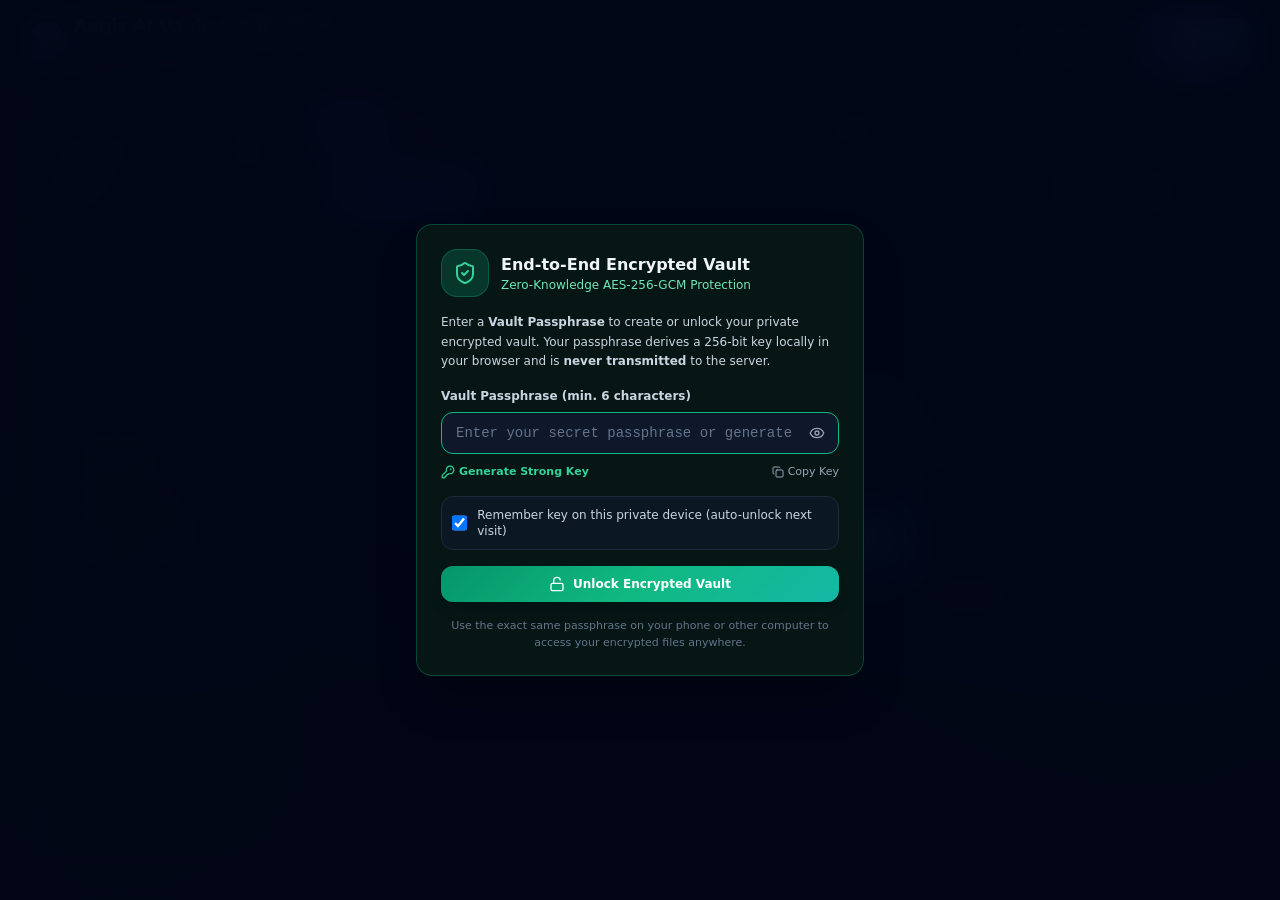
==== commit c9abbd08: "Add zero-knowledge AES-256-GCM end-to-end encryption for vault storage and file sharing" ====
--- a/android-app/app/src/main/assets/index.html
+++ b/android-app/app/src/main/assets/index.html
@@ -42,11 +42,14 @@
             <i data-lucide="sparkles" class="w-5 h-5"></i>
           </div>
           <div>
-            <div class="flex items-center gap-2">
+            <div class="flex items-center gap-2 flex-wrap">
               <span class="font-bold text-lg tracking-tight bg-gradient-to-r from-white via-slate-100 to-indigo-300 bg-clip-text text-transparent">Aegis AI Vault</span>
-              <span class="px-2 py-0.5 text-[10px] font-semibold bg-indigo-500/15 text-indigo-300 border border-indigo-500/30 rounded-full">Intelligent</span>
+              <span class="px-2 py-0.5 text-[10px] font-semibold bg-emerald-500/15 text-emerald-300 border border-emerald-500/30 rounded-full inline-flex items-center gap-1">
+                <i data-lucide="shield-check" class="w-3 h-3"></i>
+                <span>E2EE • AES-256</span>
+              </span>
             </div>
-            <p class="text-xs text-slate-400 hidden sm:block">Context Segregation • AI Renamer • Retention Guardian</p>
+            <p class="text-xs text-slate-400 hidden sm:block">Zero-Knowledge Encrypted • AI Renamer • Retention Guardian</p>
           </div>
         </div>
 
@@ -116,6 +119,18 @@
             <option value="60" class="bg-slate-900 text-slate-100">2 Months (60d)</option>
             <option value="90" class="bg-slate-900 text-slate-100">3 Months (90d)</option>
           </select>
+        </div>
+
+        <!-- E2EE Security Status & Lock Control -->
+        <div class="flex items-center gap-1 bg-emerald-950/50 border border-emerald-500/30 px-2.5 py-1.5 rounded-xl text-xs text-emerald-300">
+          <button onclick="openVaultInfoModal()" class="flex items-center gap-1.5 font-semibold hover:text-emerald-200 transition-colors" title="Inspect End-to-End Encryption details">
+            <i data-lucide="lock" class="w-3.5 h-3.5 text-emerald-400"></i>
+            <span id="e2eeTopStatusText">E2EE Active</span>
+          </button>
+          <span class="text-emerald-800">|</span>
+          <button onclick="lockVaultSession()" class="px-1.5 py-0.5 rounded hover:bg-emerald-500/20 text-[11px] font-medium text-emerald-200 transition-colors" title="Lock Vault & Clear Key from Memory">
+            Lock
+          </button>
         </div>
 
         <!-- Primary Upload Button -->
@@ -191,6 +206,15 @@
             <option value="90">3 Months (90d)</option>
           </select>
         </label>
+        <div class="pt-2 border-t border-slate-800 flex items-center justify-between gap-2">
+          <button onclick="openVaultInfoModal()" class="flex items-center gap-1.5 text-emerald-300 font-semibold">
+            <i data-lucide="shield-check" class="w-3.5 h-3.5 text-emerald-400"></i>
+            <span>E2EE Security Info</span>
+          </button>
+          <button onclick="lockVaultSession()" class="px-2.5 py-1 rounded-lg bg-slate-800 hover:bg-slate-700 text-rose-300 border border-slate-700 font-medium">
+            Lock Vault
+          </button>
+        </div>
       </div>
 
       <!-- Vault Quick Overview Card -->
@@ -485,13 +509,19 @@
             <i data-lucide="upload-cloud" class="w-5 h-5"></i>
           </div>
           <div>
-            <h3 class="text-sm font-bold text-slate-100">Upload & Analyze Documents</h3>
+            <h3 class="text-sm font-bold text-slate-100">Encrypt, Analyze &amp; Upload Documents</h3>
             <p class="text-xs text-slate-400">PDF, DOCX, TXT, MD, CSV, Code, Images</p>
           </div>
         </div>
         <button onclick="closeUploadModal()" class="text-slate-400 hover:text-slate-200 p-1">
           <i data-lucide="x" class="w-5 h-5"></i>
         </button>
+      </div>
+
+      <!-- E2EE Zero-Knowledge Guarantee Banner -->
+      <div class="bg-emerald-950/40 border border-emerald-500/30 rounded-xl p-2.5 flex items-center gap-2.5 text-[11px] text-emerald-200">
+        <i data-lucide="shield-check" class="w-4 h-4 text-emerald-400 shrink-0"></i>
+        <span><strong>Zero-Knowledge E2EE:</strong> AI reads your files locally in your browser first, then encrypts contents &amp; filenames with <strong>AES-256-GCM</strong> before upload.</span>
       </div>
 
       <!-- Drag & Drop Dropzone inside Modal -->
@@ -667,7 +697,11 @@
           </div>
         </div>
         <div class="flex items-center gap-2">
-          <button id="inspectorDownloadLink" onclick="state.currentInspectedFile && downloadFile(state.currentInspectedFile.id)" class="p-2 rounded-xl bg-slate-800 hover:bg-slate-700 text-slate-300" title="Download File">
+          <button id="inspectorShareBtn" onclick="state.currentInspectedFile && openShareModal(state.currentInspectedFile.id)" class="px-3 py-1.5 rounded-xl bg-emerald-600/20 hover:bg-emerald-600/30 text-emerald-300 border border-emerald-500/30 text-xs font-semibold flex items-center gap-1.5" title="Share End-to-End Encrypted Link">
+            <i data-lucide="share-2" class="w-3.5 h-3.5"></i>
+            <span class="hidden sm:inline">Share E2EE Link</span>
+          </button>
+          <button id="inspectorDownloadLink" onclick="state.currentInspectedFile && downloadFile(state.currentInspectedFile.id)" class="p-2 rounded-xl bg-slate-800 hover:bg-slate-700 text-slate-300" title="Decrypt &amp; Download File">
             <i data-lucide="download" class="w-4 h-4"></i>
           </button>
           <button onclick="closeInspectorModal()" class="text-slate-400 hover:text-slate-200 p-1">
@@ -677,18 +711,22 @@
       </div>
 
       <!-- Inspector Tabs -->
-      <div class="flex border-b border-slate-800 text-xs">
-        <button onclick="switchInspectorTab('ai')" id="tabBtnAi" class="px-4 py-2.5 font-medium border-b-2 border-indigo-500 text-indigo-400 flex items-center gap-1.5">
+      <div class="flex border-b border-slate-800 text-xs overflow-x-auto no-scrollbar">
+        <button onclick="switchInspectorTab('ai')" id="tabBtnAi" class="px-4 py-2.5 font-medium border-b-2 border-indigo-500 text-indigo-400 flex items-center gap-1.5 shrink-0">
           <i data-lucide="sparkles" class="w-3.5 h-3.5"></i>
           <span>AI Content Analysis</span>
         </button>
-        <button onclick="switchInspectorTab('content')" id="tabBtnContent" class="px-4 py-2.5 font-medium border-b-2 border-transparent text-slate-400 hover:text-slate-200 flex items-center gap-1.5">
+        <button onclick="switchInspectorTab('content')" id="tabBtnContent" class="px-4 py-2.5 font-medium border-b-2 border-transparent text-slate-400 hover:text-slate-200 flex items-center gap-1.5 shrink-0">
           <i data-lucide="file-text" class="w-3.5 h-3.5"></i>
           <span>Extracted Document Text</span>
         </button>
-        <button onclick="switchInspectorTab('retention')" id="tabBtnRetention" class="px-4 py-2.5 font-medium border-b-2 border-transparent text-slate-400 hover:text-slate-200 flex items-center gap-1.5">
+        <button onclick="switchInspectorTab('retention')" id="tabBtnRetention" class="px-4 py-2.5 font-medium border-b-2 border-transparent text-slate-400 hover:text-slate-200 flex items-center gap-1.5 shrink-0">
           <i data-lucide="shield" class="w-3.5 h-3.5"></i>
-          <span>Retention & Lifecycle</span>
+          <span>Retention &amp; Lifecycle</span>
+        </button>
+        <button onclick="switchInspectorTab('security')" id="tabBtnSecurity" class="px-4 py-2.5 font-medium border-b-2 border-transparent text-slate-400 hover:text-emerald-300 flex items-center gap-1.5 shrink-0">
+          <i data-lucide="lock" class="w-3.5 h-3.5 text-emerald-400"></i>
+          <span>E2EE Security Proof</span>
         </button>
       </div>
 
@@ -801,6 +839,48 @@
         </div>
       </div>
 
+      <!-- TAB 4: E2EE Security & Live Ciphertext Proof -->
+      <div id="inspectorTabSecurity" class="hidden flex-1 overflow-y-auto space-y-4 text-xs">
+        <div class="bg-emerald-950/40 border border-emerald-500/30 rounded-xl p-4 space-y-2">
+          <div class="flex items-center gap-2 text-emerald-300 font-bold text-sm">
+            <i data-lucide="shield-check" class="w-4 h-4 text-emerald-400"></i>
+            <span>Verified End-to-End Encrypted (Zero-Knowledge)</span>
+          </div>
+          <p class="text-slate-300 leading-relaxed">
+            This file and all of its metadata (filename, extracted text, AI summary, and tags) were encrypted inside your browser using <strong>AES-256-GCM</strong> before leaving your device. The server never receives your encryption key or plaintext.
+          </p>
+        </div>
+
+        <div class="bg-slate-900 border border-slate-800 rounded-xl p-4 space-y-3">
+          <h4 class="font-semibold text-slate-200">Cryptographic Parameters</h4>
+          <div class="grid grid-cols-1 sm:grid-cols-2 gap-3 text-slate-300">
+            <div>
+              <span class="text-slate-500 block">Cipher &amp; Authenticated Mode:</span>
+              <span class="font-mono text-emerald-300 font-semibold">AES-256-GCM (128-bit auth tag)</span>
+            </div>
+            <div>
+              <span class="text-slate-500 block">Key Derivation (KDF):</span>
+              <span class="font-mono text-slate-200">PBKDF2-HMAC-SHA256 (210,000 iter)</span>
+            </div>
+            <div class="sm:col-span-2">
+              <span class="text-slate-500 block">Plaintext SHA-256 Integrity Checksum:</span>
+              <span id="inspectorSha256" class="font-mono text-[11px] text-indigo-300 break-all">-</span>
+            </div>
+          </div>
+        </div>
+
+        <div class="bg-slate-950 border border-slate-800 rounded-xl p-4 space-y-2">
+          <div class="flex items-center justify-between">
+            <span class="font-semibold text-slate-200 flex items-center gap-1.5">
+              <i data-lucide="server" class="w-3.5 h-3.5 text-cyan-400"></i>
+              Live Server Disk Inspection (What the Server Sees)
+            </span>
+            <span class="px-2 py-0.5 rounded bg-emerald-500/15 text-emerald-300 font-mono text-[10px]">Plaintext Stored: FALSE</span>
+          </div>
+          <pre id="inspectorServerProofBox" class="p-3 rounded-lg bg-slate-900/90 border border-slate-800 font-mono text-[11px] text-slate-300 overflow-x-auto whitespace-pre-wrap">Loading live ciphertext proof from storage...</pre>
+        </div>
+      </div>
+
     </div>
   </div>
 
@@ -860,13 +940,233 @@
     </div>
   </div>
 
+  <!-- ZERO-KNOWLEDGE E2EE VAULT UNLOCK / CREATE MODAL -->
+  <div id="vaultLockModal" class="hidden fixed inset-0 z-50 flex items-center justify-center p-4 bg-slate-950/95 backdrop-blur-xl">
+    <div class="glass-panel w-full max-w-md rounded-2xl border border-emerald-500/30 shadow-2xl p-6 relative flex flex-col gap-4">
+      <div class="flex items-center gap-3">
+        <div class="w-12 h-12 rounded-2xl bg-emerald-500/20 text-emerald-400 border border-emerald-500/30 flex items-center justify-center shrink-0">
+          <i data-lucide="shield-check" class="w-6 h-6"></i>
+        </div>
+        <div>
+          <h3 class="text-base font-extrabold text-slate-100">End-to-End Encrypted Vault</h3>
+          <p class="text-xs text-emerald-300 font-medium">Zero-Knowledge AES-256-GCM Protection</p>
+        </div>
+      </div>
+
+      <p class="text-xs text-slate-300 leading-relaxed">
+        Enter a <strong>Vault Passphrase</strong> to create or unlock your private encrypted vault. Your passphrase derives a 256-bit key locally in your browser and is <strong>never transmitted</strong> to the server.
+      </p>
+
+      <div class="space-y-2">
+        <label class="text-xs font-semibold text-slate-300 block">Vault Passphrase (min. 6 characters)</label>
+        <div class="relative flex items-center">
+          <input
+            type="password"
+            id="vaultPassphraseInput"
+            placeholder="Enter your secret passphrase or generate one..."
+            class="w-full pl-3.5 pr-10 py-2.5 bg-slate-900 border border-slate-700 rounded-xl text-sm text-slate-100 placeholder-slate-500 focus:outline-none focus:border-emerald-500 font-mono"
+            onkeydown="if(event.key === 'Enter') submitVaultUnlock()"
+          >
+          <button type="button" onclick="toggleVaultPassVisibility()" class="absolute right-2.5 p-1 text-slate-400 hover:text-slate-200" title="Show / Hide Passphrase">
+            <i id="vaultPassEyeIcon" data-lucide="eye" class="w-4 h-4"></i>
+          </button>
+        </div>
+        <div class="flex items-center justify-between gap-2 pt-0.5 text-[11px]">
+          <button type="button" onclick="fillGeneratedPassphrase()" class="text-emerald-400 hover:text-emerald-300 font-semibold flex items-center gap-1">
+            <i data-lucide="key-round" class="w-3.5 h-3.5"></i>
+            <span>Generate Strong Key</span>
+          </button>
+          <button type="button" onclick="copyVaultPassphraseInput()" class="text-slate-400 hover:text-slate-200 flex items-center gap-1">
+            <i data-lucide="copy" class="w-3 h-3"></i>
+            <span>Copy Key</span>
+          </button>
+        </div>
+      </div>
+
+      <label class="flex items-center gap-2.5 text-xs text-slate-300 cursor-pointer bg-slate-900/70 p-2.5 rounded-xl border border-slate-800">
+        <input type="checkbox" id="rememberVaultDevice" checked class="w-4 h-4 rounded text-emerald-600 bg-slate-800 border-slate-700 cursor-pointer">
+        <span>Remember key on this private device (auto-unlock next visit)</span>
+      </label>
+
+      <p id="vaultLockError" class="hidden text-xs text-rose-400 font-semibold"></p>
+
+      <button id="vaultUnlockBtn" onclick="submitVaultUnlock()" class="w-full py-2.5 btn-primary-gradient text-white text-xs font-bold rounded-xl shadow-lg flex items-center justify-center gap-2 transition-all">
+        <i data-lucide="unlock" class="w-4 h-4"></i>
+        <span>Unlock Encrypted Vault</span>
+      </button>
+
+      <p class="text-[11px] text-slate-500 text-center">
+        Use the exact same passphrase on your phone or other computer to access your encrypted files anywhere.
+      </p>
+    </div>
+  </div>
+
+  <!-- VAULT E2EE SECURITY STATUS MODAL -->
+  <div id="vaultInfoModal" class="hidden fixed inset-0 z-50 flex items-center justify-center p-4 bg-slate-950/85 backdrop-blur-md" onclick="closeVaultInfoModal()">
+    <div class="glass-panel w-full max-w-md rounded-2xl border border-emerald-500/30 shadow-2xl p-6 relative flex flex-col gap-4" onclick="event.stopPropagation()">
+      <div class="flex items-center justify-between border-b border-slate-800 pb-3">
+        <div class="flex items-center gap-2.5">
+          <div class="w-9 h-9 rounded-xl bg-emerald-500/20 text-emerald-400 flex items-center justify-center">
+            <i data-lucide="shield-check" class="w-5 h-5"></i>
+          </div>
+          <div>
+            <h3 class="text-sm font-bold text-slate-100">End-to-End Encryption Active</h3>
+            <p class="text-[11px] text-emerald-300">Zero-Knowledge Architecture</p>
+          </div>
+        </div>
+        <button onclick="closeVaultInfoModal()" class="text-slate-400 hover:text-slate-200 p-1">
+          <i data-lucide="x" class="w-5 h-5"></i>
+        </button>
+      </div>
+
+      <div class="space-y-2.5 text-xs bg-slate-900/90 border border-slate-800 rounded-xl p-4">
+        <div class="flex justify-between">
+          <span class="text-slate-400">Encryption Cipher:</span>
+          <span class="font-mono font-semibold text-emerald-300">AES-256-GCM</span>
+        </div>
+        <div class="flex justify-between">
+          <span class="text-slate-400">Key Derivation:</span>
+          <span class="font-mono text-slate-200">PBKDF2-SHA256 (210k)</span>
+        </div>
+        <div class="flex justify-between">
+          <span class="text-slate-400">Key Fingerprint:</span>
+          <span id="vaultInfoFingerprint" class="font-mono font-bold text-indigo-300">-</span>
+        </div>
+        <div class="flex justify-between">
+          <span class="text-slate-400">Opaque Vault Namespace:</span>
+          <span id="vaultInfoId" class="font-mono text-slate-300">-</span>
+        </div>
+      </div>
+
+      <p class="text-[11px] text-slate-400 leading-relaxed">
+        Files, filenames, extracted document text, AI summaries, and tags are all encrypted in your browser before upload. Shared links use separate ephemeral 256-bit keys kept inside the URL <code class="text-emerald-300">#</code> fragment so the server never sees your keys.
+      </p>
+
+      <div class="flex justify-between gap-2 pt-2 border-t border-slate-800 text-xs">
+        <button onclick="lockVaultSession()" class="px-4 py-2 bg-rose-950/50 hover:bg-rose-900/60 text-rose-300 border border-rose-700/50 rounded-xl font-semibold flex items-center gap-1.5">
+          <i data-lucide="lock" class="w-3.5 h-3.5"></i>
+          <span>Lock Vault Now</span>
+        </button>
+        <button onclick="closeVaultInfoModal()" class="px-4 py-2 bg-slate-800 hover:bg-slate-700 text-slate-200 rounded-xl font-medium">
+          Done
+        </button>
+      </div>
+    </div>
+  </div>
+
+  <!-- CREATE END-TO-END ENCRYPTED SHARE LINK MODAL -->
+  <div id="shareModal" class="hidden fixed inset-0 z-50 flex items-center justify-center p-4 bg-slate-950/85 backdrop-blur-md">
+    <div class="glass-panel w-full max-w-lg rounded-2xl border border-emerald-500/30 shadow-2xl p-6 relative flex flex-col gap-4">
+      <div class="flex items-center justify-between border-b border-slate-800 pb-3">
+        <div class="flex items-center gap-2.5 min-w-0">
+          <div class="w-9 h-9 rounded-xl bg-emerald-500/20 text-emerald-400 flex items-center justify-center shrink-0">
+            <i data-lucide="share-2" class="w-5 h-5"></i>
+          </div>
+          <div class="min-w-0">
+            <h3 class="text-sm font-bold text-slate-100">Share End-to-End Encrypted Link</h3>
+            <p id="shareModalFilename" class="text-xs text-slate-400 font-mono truncate">file.pdf</p>
+          </div>
+        </div>
+        <button onclick="closeShareModal()" class="text-slate-400 hover:text-slate-200 p-1">
+          <i data-lucide="x" class="w-5 h-5"></i>
+        </button>
+      </div>
+
+      <div class="bg-emerald-950/40 border border-emerald-500/30 rounded-xl p-3 text-[11px] text-emerald-200 leading-relaxed">
+        <strong>Zero-Knowledge Sharing:</strong> Generates a unique 256-bit AES-GCM key for this file and places it after <code class="px-1 bg-slate-900 rounded font-mono">#</code> in the link. Browsers never send the <code class="px-1 bg-slate-900 rounded font-mono">#key</code> fragment to the server — only people you send the full link to can decrypt it.
+      </div>
+
+      <div class="grid grid-cols-1 sm:grid-cols-2 gap-3 text-xs">
+        <label class="space-y-1">
+          <span class="text-slate-400 font-medium block">Link Expires After</span>
+          <select id="shareExpirySelect" class="w-full px-3 py-2 bg-slate-900 border border-slate-700 rounded-xl text-slate-200 focus:outline-none focus:border-emerald-500">
+            <option value="24">24 Hours</option>
+            <option value="168" selected>7 Days</option>
+            <option value="720">30 Days</option>
+          </select>
+        </label>
+
+        <label class="flex items-center gap-2.5 bg-slate-900/80 border border-slate-800 rounded-xl p-3 cursor-pointer sm:mt-5">
+          <input type="checkbox" id="shareBurnCheckbox" class="w-4 h-4 rounded text-emerald-600 bg-slate-800 border-slate-700 cursor-pointer">
+          <div>
+            <span class="font-semibold text-slate-200 block">Burn after 1st download</span>
+            <span class="text-[10px] text-slate-400">Self-destructs after one download</span>
+          </div>
+        </label>
+      </div>
+
+      <button id="generateShareBtn" onclick="generateEncryptedShare()" class="w-full py-2.5 btn-primary-gradient text-white text-xs font-bold rounded-xl shadow-lg flex items-center justify-center gap-2">
+        <i data-lucide="lock" class="w-4 h-4"></i>
+        <span>Encrypt &amp; Create Shareable Link</span>
+      </button>
+
+      <div id="shareResultBox" class="hidden space-y-2 bg-slate-950 border border-emerald-500/30 rounded-xl p-3.5">
+        <div class="flex items-center justify-between text-[11px]">
+          <span class="text-emerald-300 font-bold flex items-center gap-1">
+            <i data-lucide="check-circle-2" class="w-3.5 h-3.5"></i>
+            Encrypted Link Ready
+          </span>
+          <span id="shareResultMeta" class="text-slate-400 font-mono"></span>
+        </div>
+        <div class="flex gap-2">
+          <input type="text" id="shareLinkOutput" readonly class="flex-1 px-3 py-2 bg-slate-900 border border-slate-700 rounded-lg text-[11px] font-mono text-emerald-200 focus:outline-none">
+          <button onclick="copyShareLink()" class="px-3.5 py-2 bg-emerald-600 hover:bg-emerald-500 text-white rounded-lg text-xs font-bold shrink-0 flex items-center gap-1">
+            <i data-lucide="copy" class="w-3.5 h-3.5"></i>
+            <span>Copy</span>
+          </button>
+        </div>
+      </div>
+    </div>
+  </div>
+
+  <!-- INCOMING END-TO-END ENCRYPTED SHARED FILE RECEIVER MODAL -->
+  <div id="sharedReceiveModal" class="hidden fixed inset-0 z-[60] flex items-center justify-center p-4 bg-slate-950/90 backdrop-blur-xl">
+    <div class="glass-panel w-full max-w-lg rounded-2xl border border-emerald-500/40 shadow-2xl p-6 relative flex flex-col gap-4">
+      <div class="flex items-center justify-between border-b border-slate-800 pb-3">
+        <div class="flex items-center gap-2.5">
+          <div class="w-10 h-10 rounded-xl bg-emerald-500/20 text-emerald-400 flex items-center justify-center border border-emerald-500/30">
+            <i data-lucide="shield-check" class="w-5 h-5"></i>
+          </div>
+          <div>
+            <h3 class="text-sm font-extrabold text-slate-100">End-to-End Encrypted Shared File</h3>
+            <p class="text-[11px] text-emerald-300">Decrypted locally in your browser via AES-256-GCM</p>
+          </div>
+        </div>
+        <button onclick="closeSharedReceiveModal()" class="text-slate-400 hover:text-slate-200 p-1">
+          <i data-lucide="x" class="w-5 h-5"></i>
+        </button>
+      </div>
+
+      <div id="sharedErrorBox" class="hidden bg-rose-950/50 border border-rose-500/40 rounded-xl p-4 text-xs text-rose-200"></div>
+
+      <div id="sharedContentBox" class="space-y-3">
+        <div class="bg-slate-900 border border-slate-800 rounded-xl p-4 space-y-2">
+          <div id="sharedFileTitle" class="text-sm font-bold text-slate-100 font-mono break-all">Decrypting...</div>
+          <div id="sharedFileMeta" class="text-xs text-slate-400">-</div>
+          <p id="sharedFileSummary" class="text-xs text-slate-300 pt-1 leading-relaxed"></p>
+        </div>
+
+        <div id="sharedBurnNotice" class="hidden bg-amber-950/40 border border-amber-500/30 rounded-xl p-3 text-[11px] text-amber-200 flex items-center gap-2">
+          <i data-lucide="flame" class="w-4 h-4 text-amber-400 shrink-0"></i>
+          <span><strong>One-Time Self-Destructing Link:</strong> The encrypted payload on the server will be permanently wiped right after you download this file.</span>
+        </div>
+
+        <button id="downloadSharedBtn" onclick="downloadIncomingSharedFile()" class="w-full py-3 btn-primary-gradient text-white text-xs font-bold rounded-xl shadow-lg flex items-center justify-center gap-2">
+          <i data-lucide="download" class="w-4 h-4"></i>
+          <span>Decrypt &amp; Download File</span>
+        </button>
+      </div>
+    </div>
+  </div>
+
   <!-- TOAST NOTIFICATION CONTAINER -->
-  <div id="toastContainer" class="fixed bottom-5 right-5 z-50 flex flex-col gap-2 pointer-events-none"></div>
-
-  <!-- APP LOGIC SCRIPT -->
+  <div id="toastContainer" class="fixed bottom-5 right-5 z-[70] flex flex-col gap-2 pointer-events-none"></div>
+
+  <!-- OFFLINE / CLIENT-SIDE READERS, E2EE ENGINE & APP LOGIC -->
   <script src="vendor/pdf.min.js"></script>
   <script src="vendor/jszip.min.js"></script>
   <script src="local-api.js"></script>
+  <script src="e2ee.js"></script>
   <script src="app.js"></script>
 </body>
 </html>
